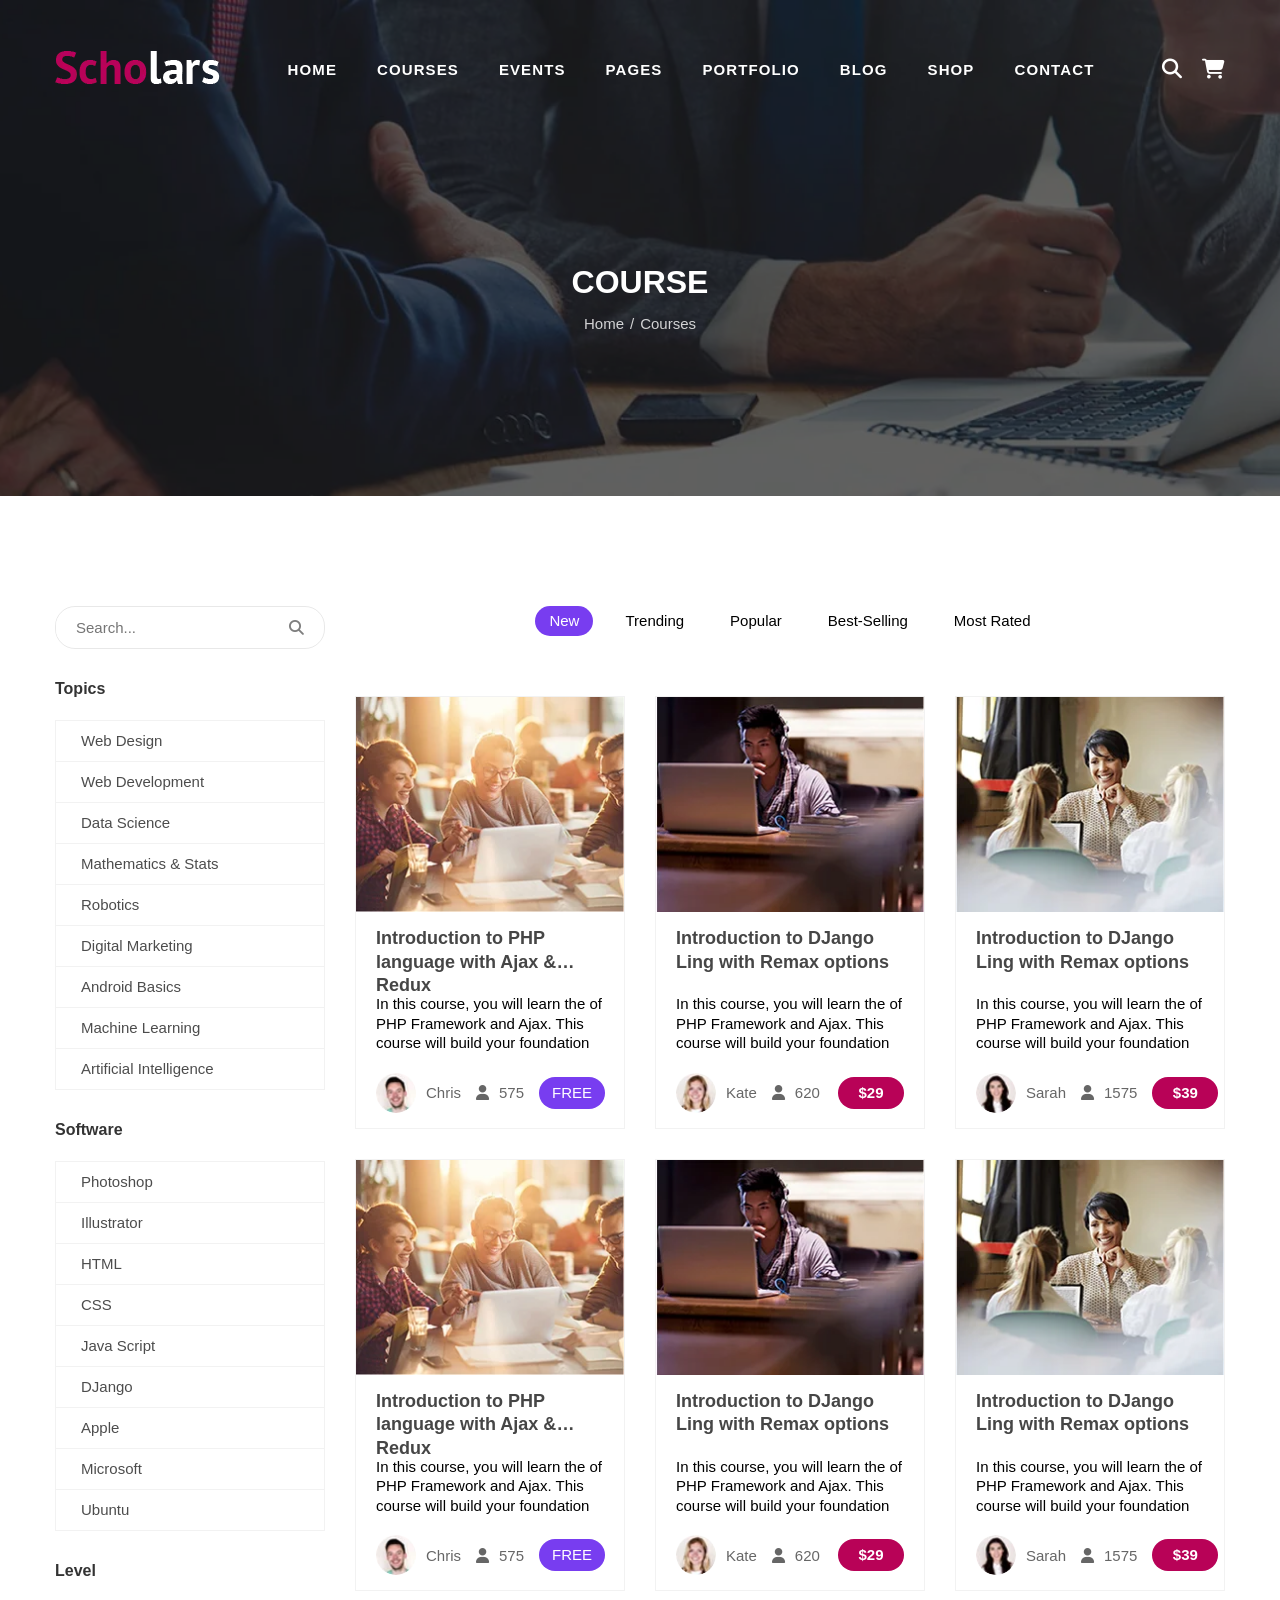
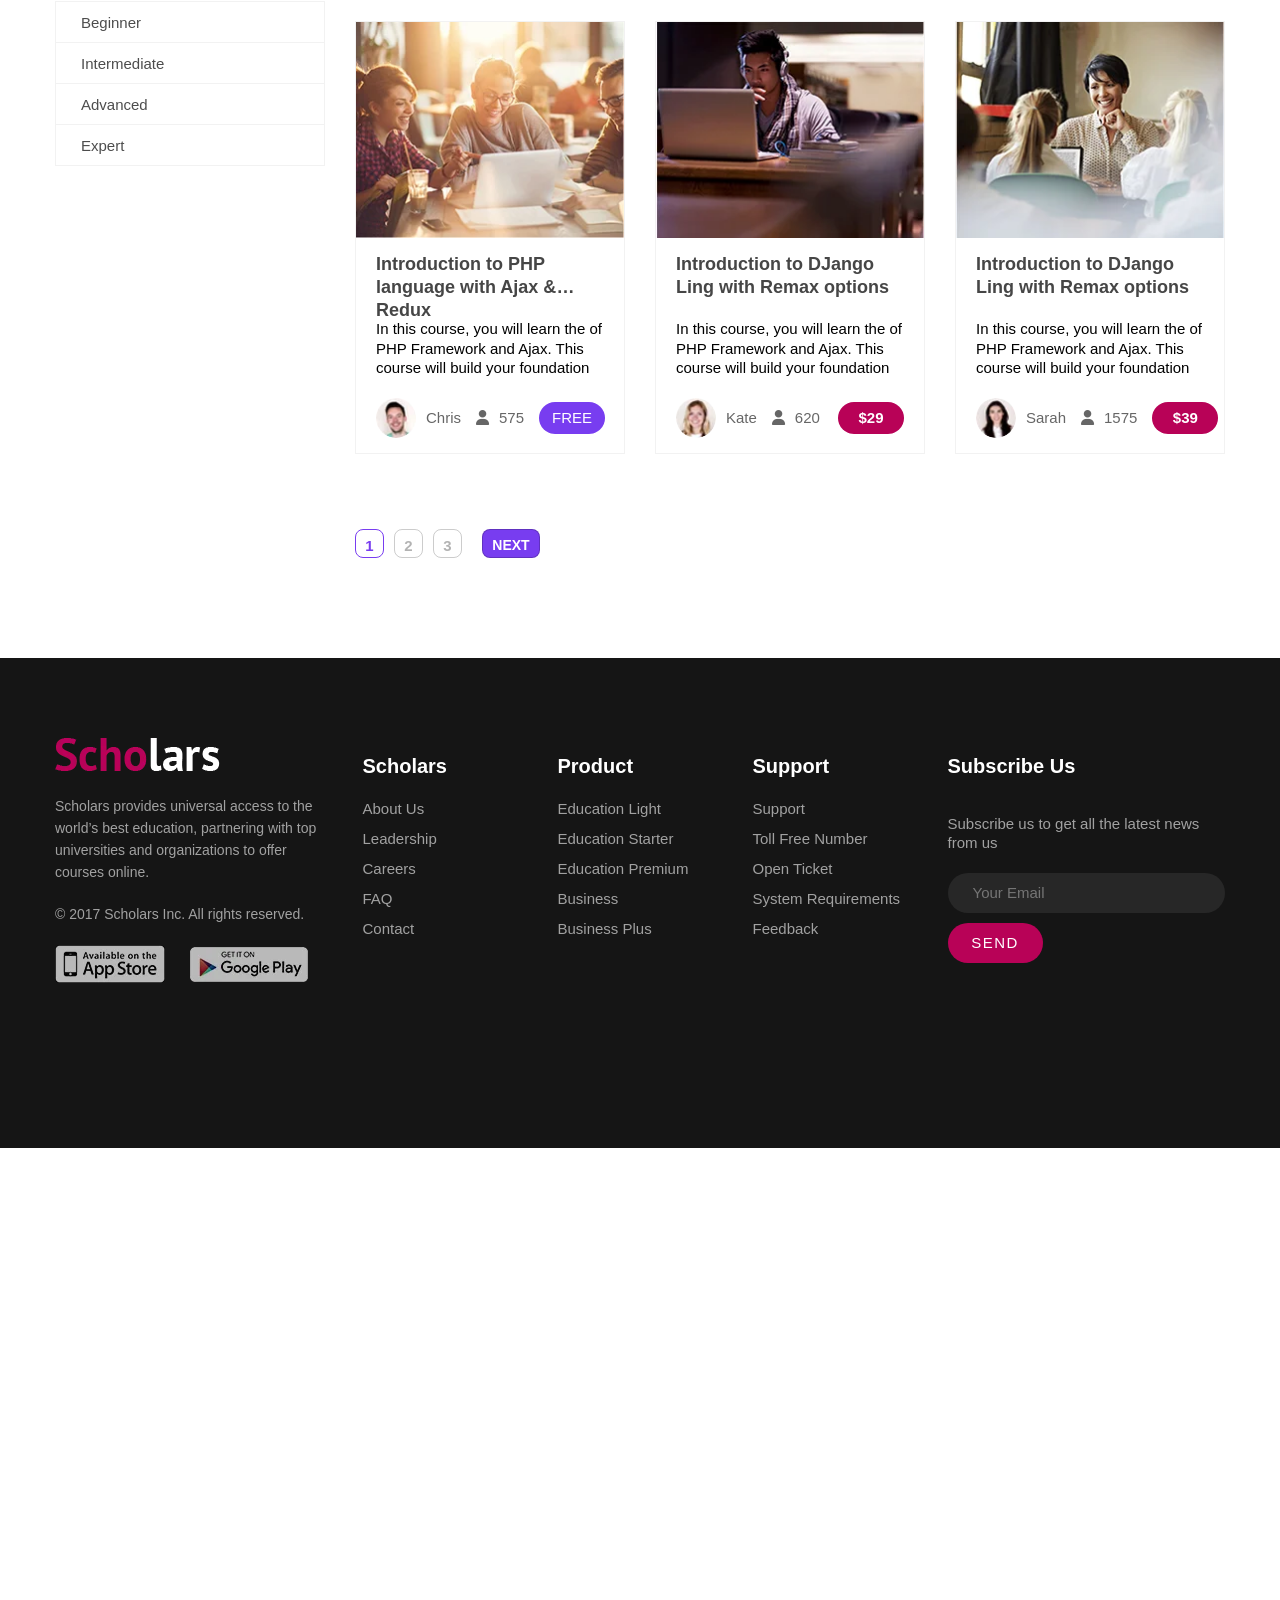
==== index.html @ f2f214ec "fix courses page" ====
<!DOCTYPE html>
<html lang="vi">
<head>
    <meta charset="UTF-8">
    <meta http-equiv="refresh" content="0; url=./courses.html">
    <title>Scholars - Education, University & LMS HTML Template</title>
</head>
<body>
</body>
</html>
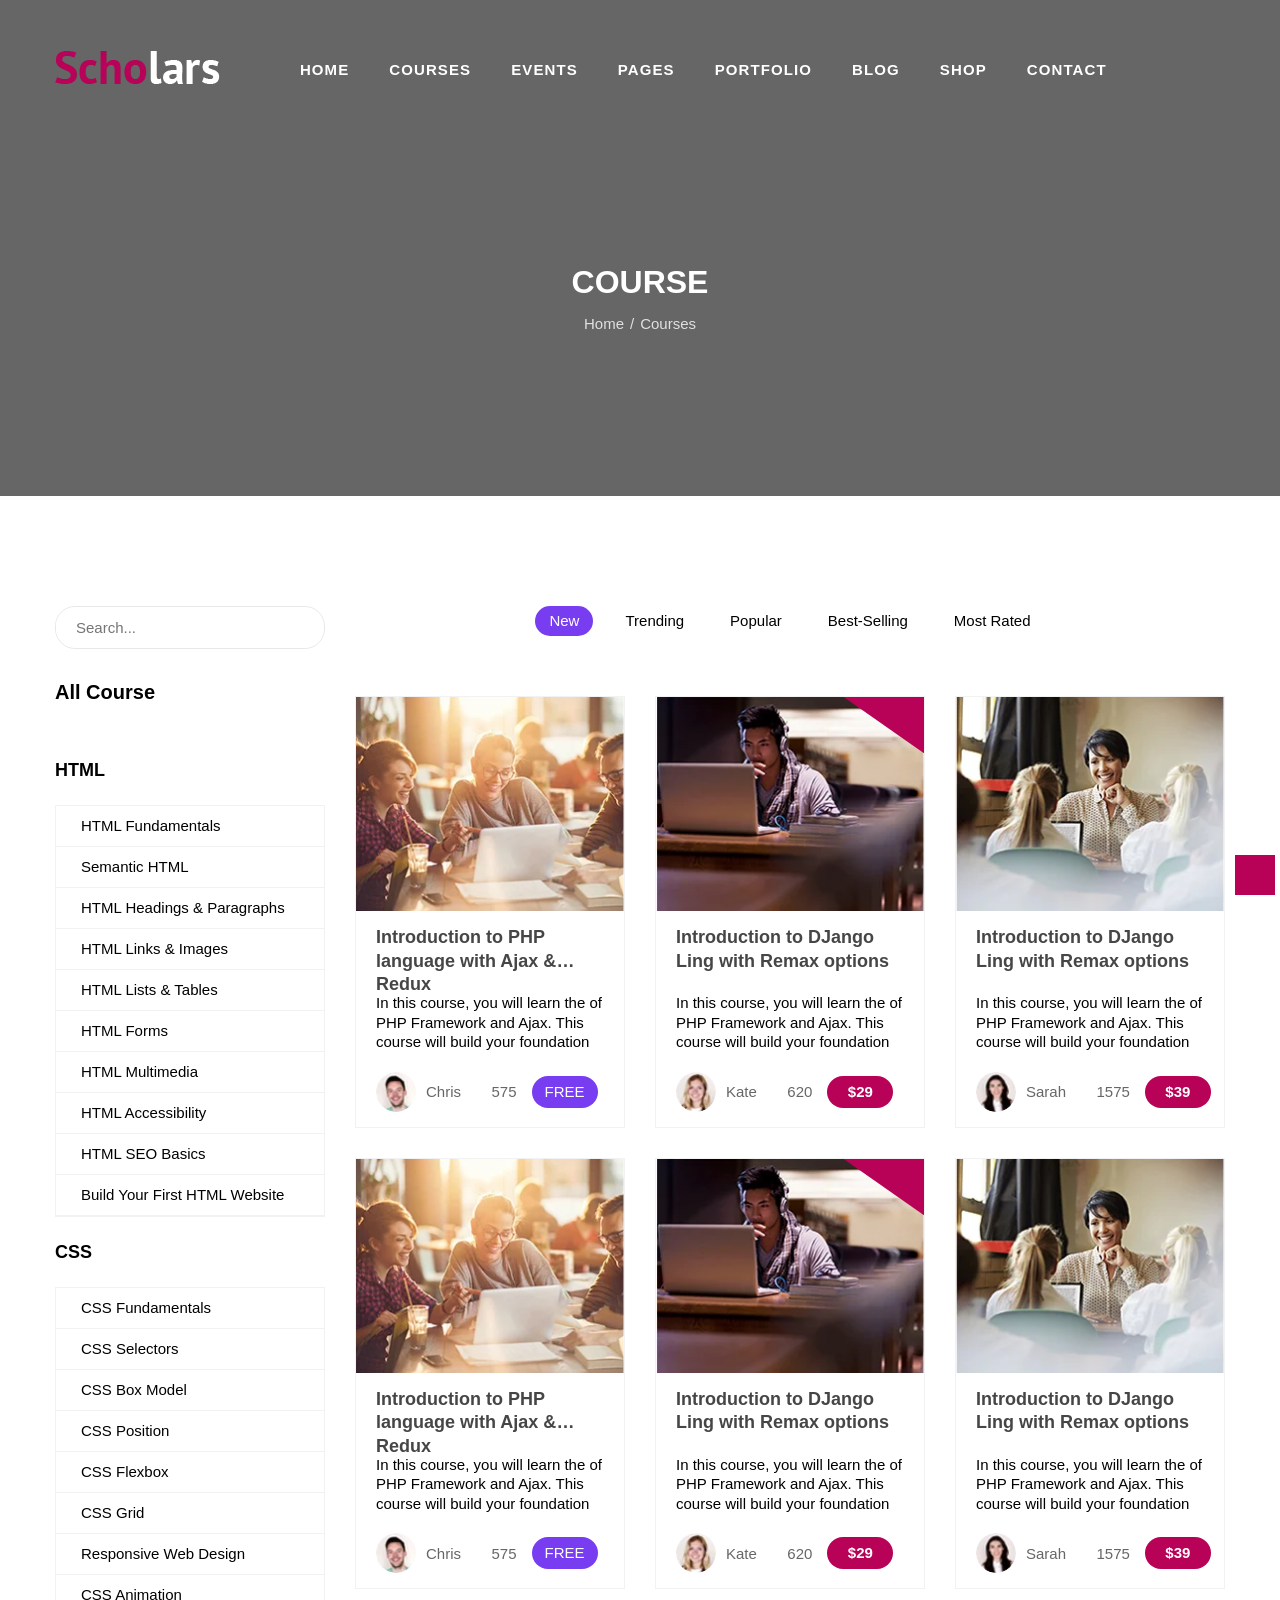
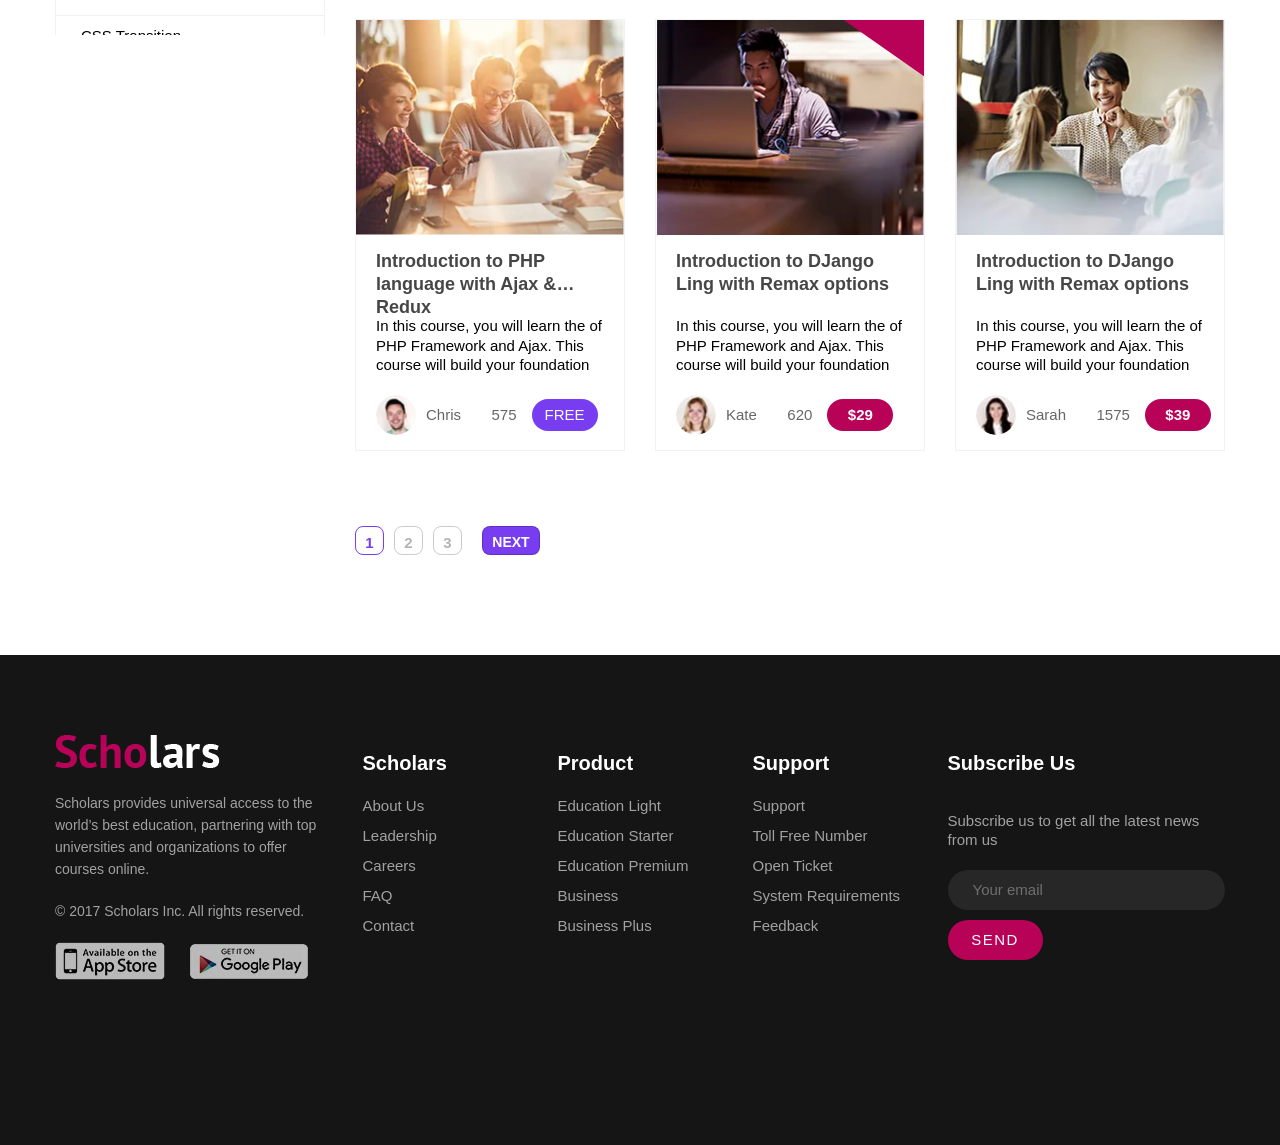
==== commit df6f1dec: "Done outline-course" ====
--- a/index.html
+++ b/index.html
@@ -2,7 +2,7 @@
 <html lang="vi">
 <head>
     <meta charset="UTF-8">
-    <meta http-equiv="refresh" content="0; url=./courses.html">
+    <meta http-equiv="refresh" content="0; url=./outline-course.html">
     <title>Scholars - Education, University & LMS HTML Template</title>
 </head>
 <body>
